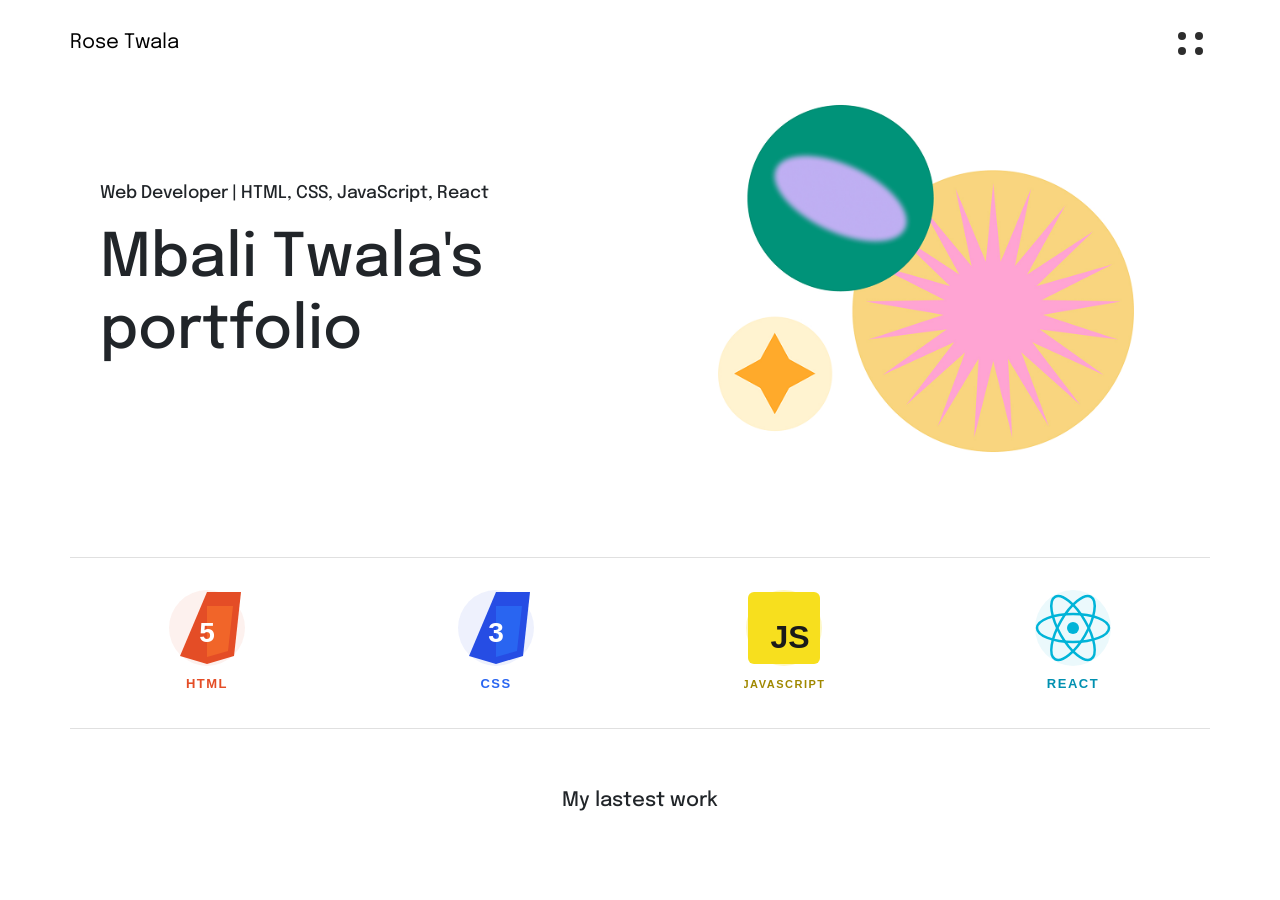
==== index.html @ ecfbee61 "Refactor navbar, add sections, update styles Simplify navbar markup (removed expand class, switch co" ====
<!doctype html>
<html lang="en">
  <head>
    <meta charset="UTF-8" />
    <meta name="viewport" content="width=device-width, initial-scale=1.0" />
    <title>Mbali - Homepage</title>
    <link rel="icon" type="image/svg+xml" href="icons/favicon.svg" />
    <link rel="preconnect" href="https://fonts.googleapis.com" />
    <link rel="preconnect" href="https://fonts.gstatic.com" crossorigin />
    <link
      href="https://fonts.googleapis.com/css2?family=Epilogue:ital,wght@0,100..900;1,100..900&display=swap"
      rel="stylesheet"
    />
    <link
      href="https://cdn.jsdelivr.net/npm/bootstrap@5.3.8/dist/css/bootstrap.min.css"
      rel="stylesheet"
      integrity="sha384-sRIl4kxILFvY47J16cr9ZwB07vP4J8+LH7qKQnuqkuIAvNWLzeN8tE5YBujZqJLB"
      crossorigin="anonymous"
    />
    <link
      rel="stylesheet"
      href="https://cdnjs.cloudflare.com/ajax/libs/font-awesome/6.7.2/css/all.min.css"
    />
    <link rel="stylesheet" href="styles.css" />
  </head>
  <body>
    <!------------------NAVIGATION SECTION ------------------>
    <nav class="navbar fixed-top">
      <div class="container navbar-container">
        <a class="navbar-brand" href="#">Rose Twala</a>
        <button
          class="navbar-toggler"
          type="button"
          data-bs-toggle="collapse"
          data-bs-target="#navbarNav"
          aria-controls="navbarNav"
          aria-expanded="false"
          aria-label="Toggle navigation"
        >
          <img src="icons/Menu.svg" width="25px" alt="Menu icon" />
        </button>
        <div class="collapse navbar-collapse" id="navbarNav">
          <ul class="navbar-nav ms-auto">
            <li class="nav-item"><a class="nav-link active" href="#">Home</a></li>
            <li class="nav-item"><a class="nav-link" href="#">About</a></li>
            <li class="nav-item"><a class="nav-link" href="#">Contact</a></li>
          </ul>
        </div>
      </div>
    </nav>
    <header>
      <div class="hero d-flex align-items-center">
        <div>
          <h3>Web Developer | HTML, CSS, JavaScript, React</h3>

          <h1>Mbali Twala's portfolio</h1>
        </div>
        <div>
          <img src="images/hero-image.png" alt="Hero image" width="90%" class="hero-image" />
        </div>
      </div>
    </header>
    <!--------------------- LOGOS SECTION ------------------->
    <section>
      <div class="container logo-items-container d-flex flex-row justify-content-around gap-4 mb-5">
        <img src="images/logos/html5.svg" alt="HTML logo" />
        <img src="images/logos/css3.svg" alt="CSS logo" />
        <img src="images/logos/javascript.svg" alt="JavaScript logo" />
        <img src="images/logos/react.svg" alt="React logo" />
      </div>
    </section>
    <!--------------------- SKILLS SECTION ------------------->
    <section>
      <div class="d-flex flex-row justify-content-between">
        <div></div>
        <div></div>
        <div></div>
      </div>
    </section>
    <!---------------- LATEST WORK SECTION --------------->
    <section class="mt-5">
      <h2 class="text-center">My lastest work</h2>
      <div></div>
    </section>
    <!---------------- CLIENT TESTIMONIALS ---------------->
    <section></section>
    <!----------------- FOOTER SECTION -------------------->
    <footer></footer>

    <script
      src="https://cdn.jsdelivr.net/npm/bootstrap@5.3.8/dist/js/bootstrap.bundle.min.js"
      integrity="sha384-FKyoEForCGlyvwx9Hj09JcYn3nv7wiPVlz7YYwJrWVcXK/BmnVDxM+D2scQbITxI"
      crossorigin="anonymous"
    ></script>
    <script src="script.js"></script>
  </body>
</html>
---- styles.css ----
* {
  padding: 0;
  margin: 0;
}
html {
  font-size: 62.5%;
}
body {
  font-family: "Epilogue", sans-serif;
}
h1 {
  font-size: 6rem;
}

/* ------------NAV-------------- */
.navbar-container {
  padding: 2rem 0;
  font-size: 2rem;
}
.navbar-brand {
  font-size: 2rem;
}
.navbar-toggler {
  border: none;
  box-shadow: none;
}

/* ------------HERO---------- */
.hero {
  padding: 10rem;
}
.hero h3 {
  margin-bottom: 2rem;
}
.logo-items-container {
  text-align: center;
  border-top: 1px solid #e0e0e0;
  border-bottom: 1px solid #e0e0e0;
  padding: 3rem 0;
}
.logo-items-container img {
  max-width: 8rem;
  height: auto;
}
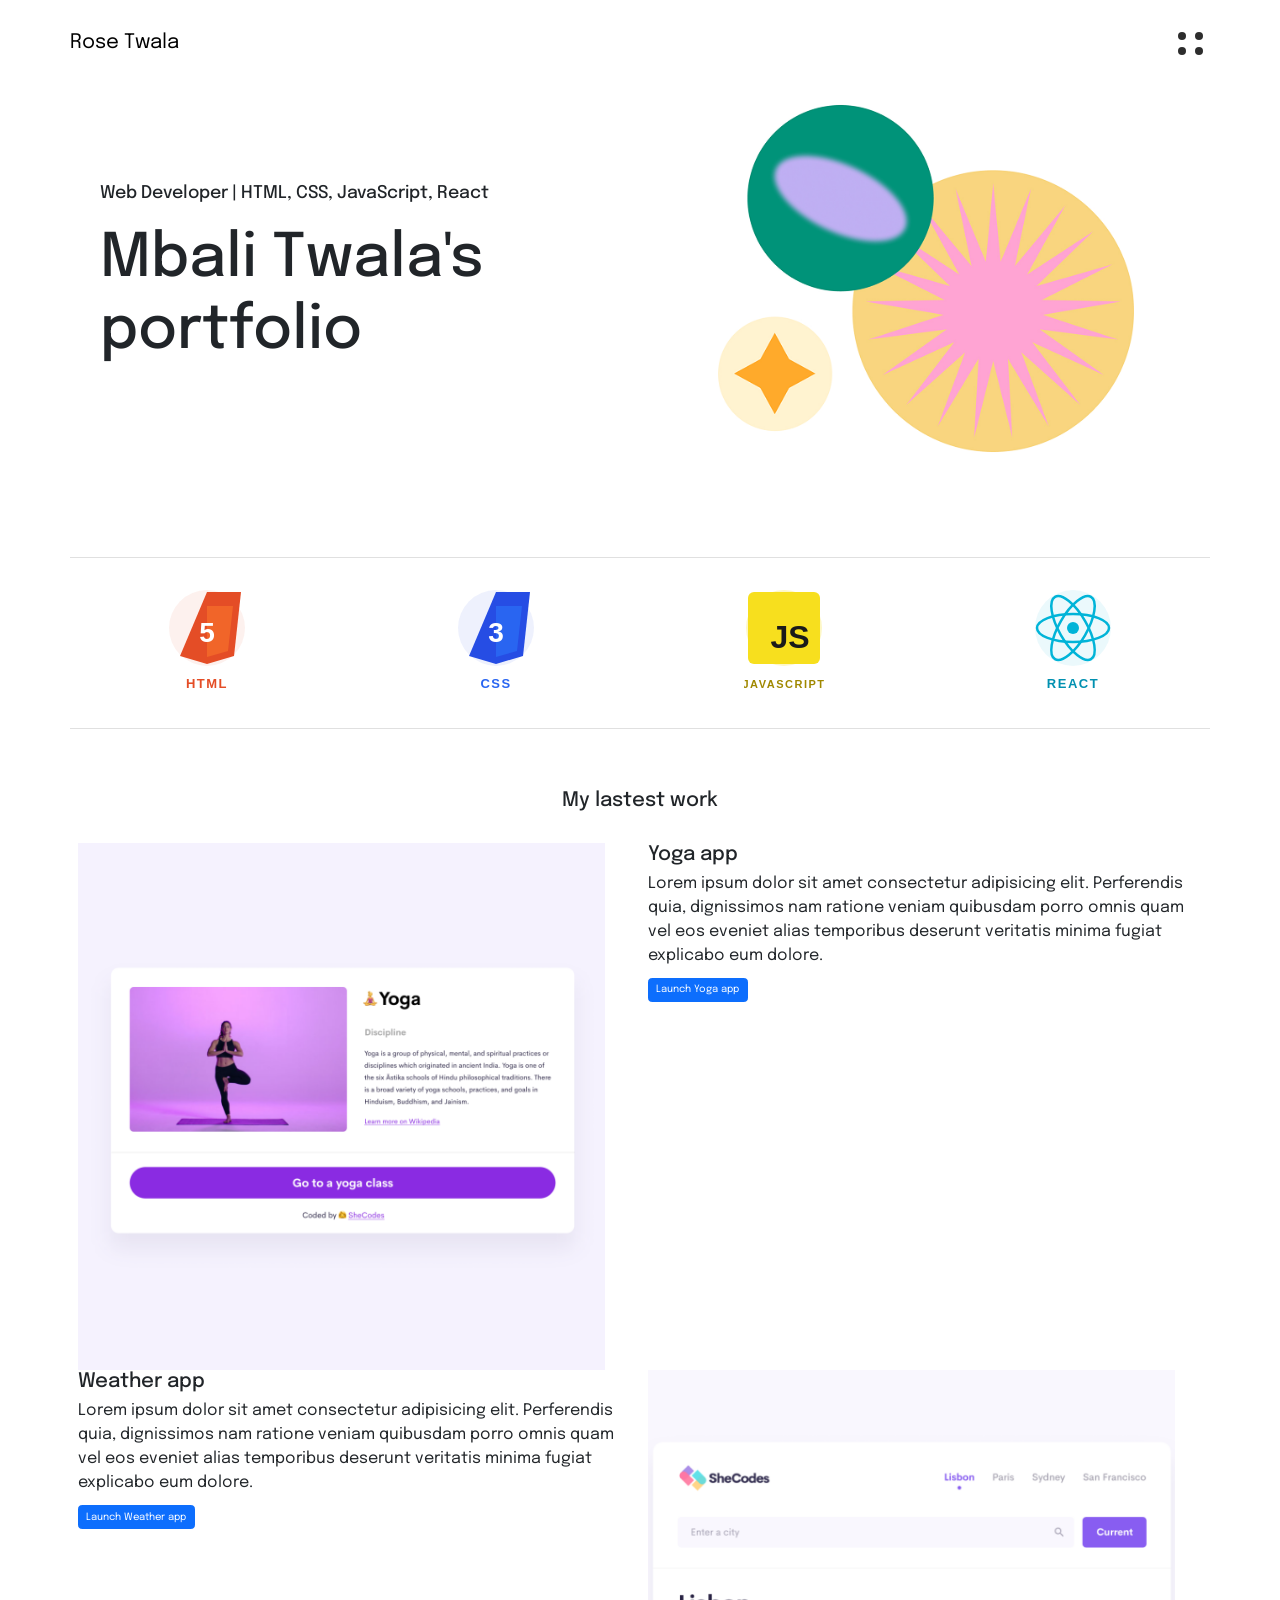
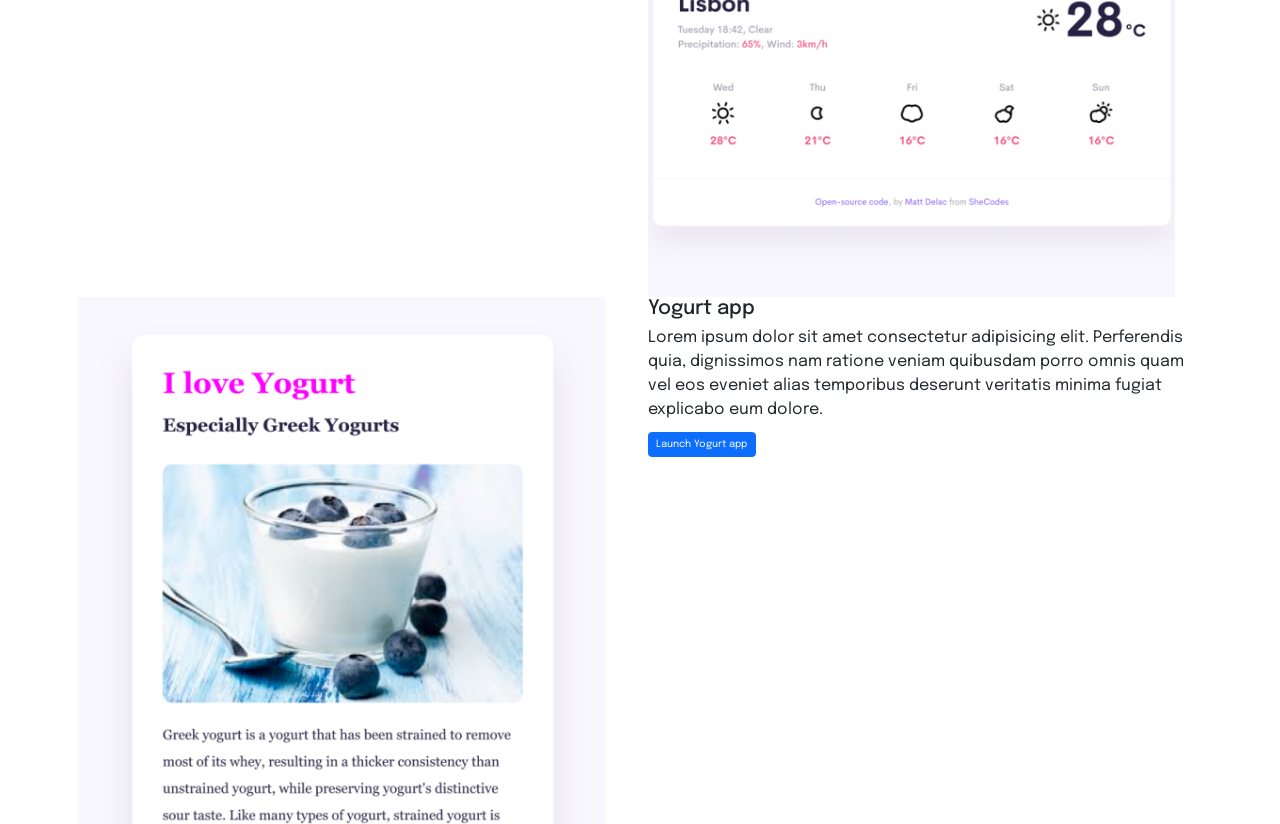
==== commit a0da98a1: "added the shecode apps" ====
--- a/index.html
+++ b/index.html
@@ -80,7 +80,59 @@
     <!---------------- LATEST WORK SECTION --------------->
     <section class="mt-5">
       <h2 class="text-center">My lastest work</h2>
-      <div></div>
+      <div class="container text-left mt-5">
+        <div class="row">
+          <div class="col-12 col-md-6">
+            <img src="images/yoga.png" alt="Yoga app screenshot" width="95%" />
+          </div>
+          <div class="col-12 col-md-6">
+            <h2>Yoga app</h2>
+            <p>
+              Lorem ipsum dolor sit amet consectetur adipisicing elit. Perferendis quia, dignissimos
+              nam ratione veniam quibusdam porro omnis quam vel eos eveniet alias temporibus
+              deserunt veritatis minima fugiat explicabo eum dolore.
+            </p>
+            <a href="#" class="btn btn-primary contact-link" title="Yoga project"
+              >Launch Yoga app</a
+            >
+          </div>
+        </div>
+
+        <div class="row">
+          <div class="col-12 col-md-6">
+            <h2>Weather app</h2>
+            <p>
+              Lorem ipsum dolor sit amet consectetur adipisicing elit. Perferendis quia, dignissimos
+              nam ratione veniam quibusdam porro omnis quam vel eos eveniet alias temporibus
+              deserunt veritatis minima fugiat explicabo eum dolore.
+            </p>
+            <a href="#" class="btn btn-primary contact-link" title="weather app"
+              >Launch Weather app</a
+            >
+          </div>
+
+          <div class="col-12 col-md-6">
+            <img src="images/weather.png" alt="Weather app screenshot" width="95%" />
+          </div>
+        </div>
+
+        <div class="row">
+          <div class="col-12 col-md-6">
+            <img src="images/yogurt.png" alt="Yogurt app screenshot" width="95%" />
+          </div>
+          <div class="col-12 col-md-6">
+            <h2>Yogurt app</h2>
+            <p>
+              Lorem ipsum dolor sit amet consectetur adipisicing elit. Perferendis quia, dignissimos
+              nam ratione veniam quibusdam porro omnis quam vel eos eveniet alias temporibus
+              deserunt veritatis minima fugiat explicabo eum dolore.
+            </p>
+            <a href="#" class="btn btn-primary contact-link" title="Yogurt app"
+              >Launch Yogurt app</a
+            >
+          </div>
+        </div>
+      </div>
     </section>
     <!---------------- CLIENT TESTIMONIALS ---------------->
     <section></section>
--- a/styles.css
+++ b/styles.css
@@ -11,7 +11,9 @@
 h1 {
   font-size: 6rem;
 }
-
+p {
+  font-size: 16px;
+}
 /* ------------NAV-------------- */
 .navbar-container {
   padding: 2rem 0;
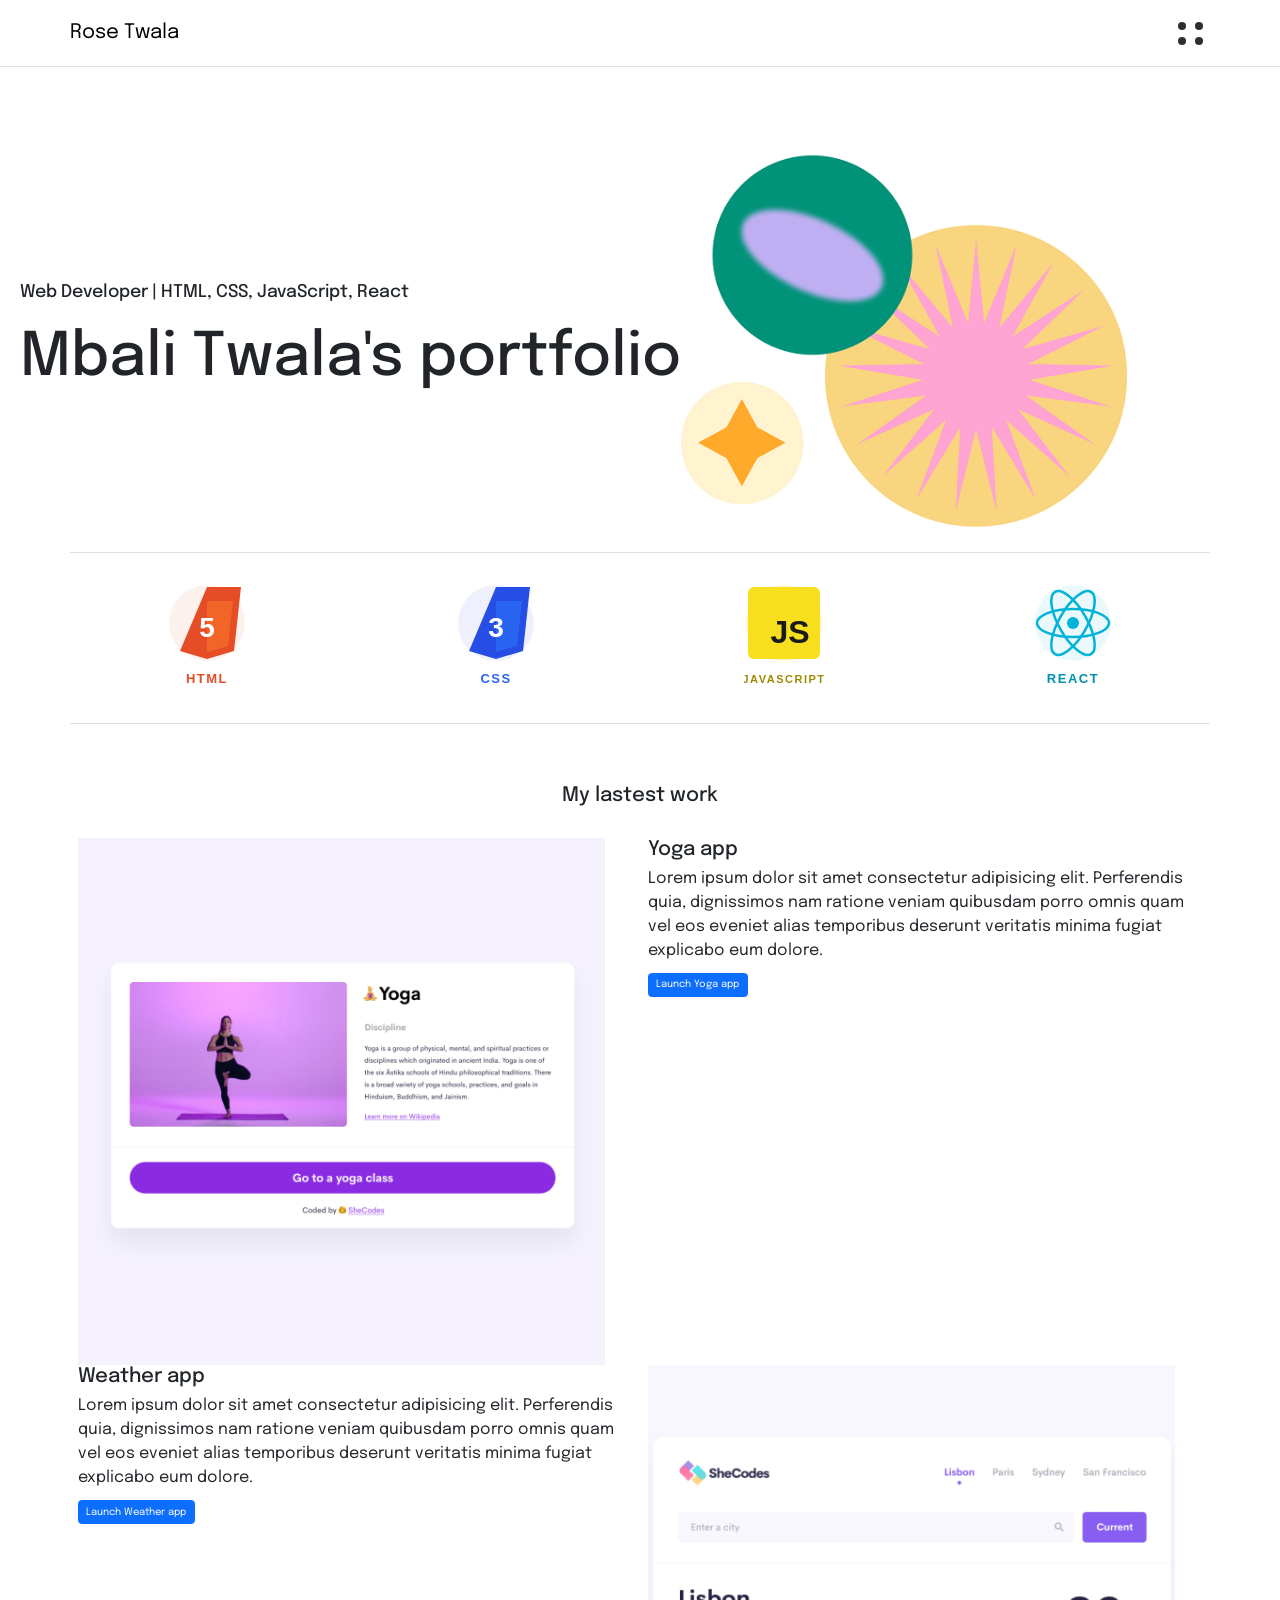
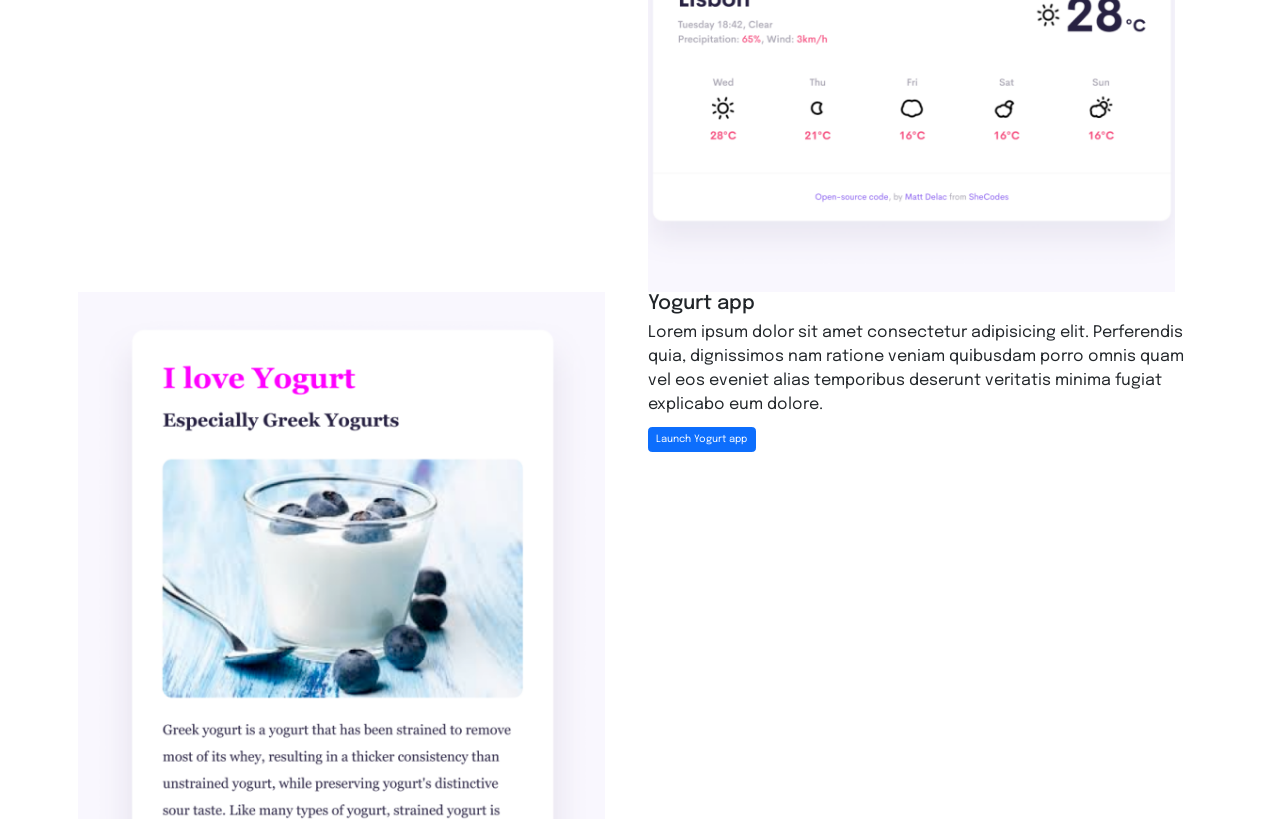
==== commit f40bad33: "Nav bar improvement and  hero section adjusted for navbar" ====
--- a/index.html
+++ b/index.html
@@ -48,9 +48,10 @@
         </div>
       </div>
     </nav>
+    <!-------------------- HERO SECTION ---------------->
     <header>
       <div class="hero d-flex align-items-center">
-        <div>
+        <div class="hero-text">
           <h3>Web Developer | HTML, CSS, JavaScript, React</h3>
 
           <h1>Mbali Twala's portfolio</h1>
--- a/styles.css
+++ b/styles.css
@@ -14,9 +14,16 @@
 p {
   font-size: 16px;
 }
+h3 {
+  margin-bottom: 10rem;
+}
 /* ------------NAV-------------- */
+.navbar {
+  background-color: white;
+  border-bottom: 1px solid #e0e0e0;
+}
 .navbar-container {
-  padding: 2rem 0;
+  padding: 1rem 0;
   font-size: 2rem;
 }
 .navbar-brand {
@@ -29,7 +36,8 @@
 
 /* ------------HERO---------- */
 .hero {
-  padding: 10rem;
+  position: relative;
+  padding: 15rem 2rem 2rem 2rem;
 }
 .hero h3 {
   margin-bottom: 2rem;
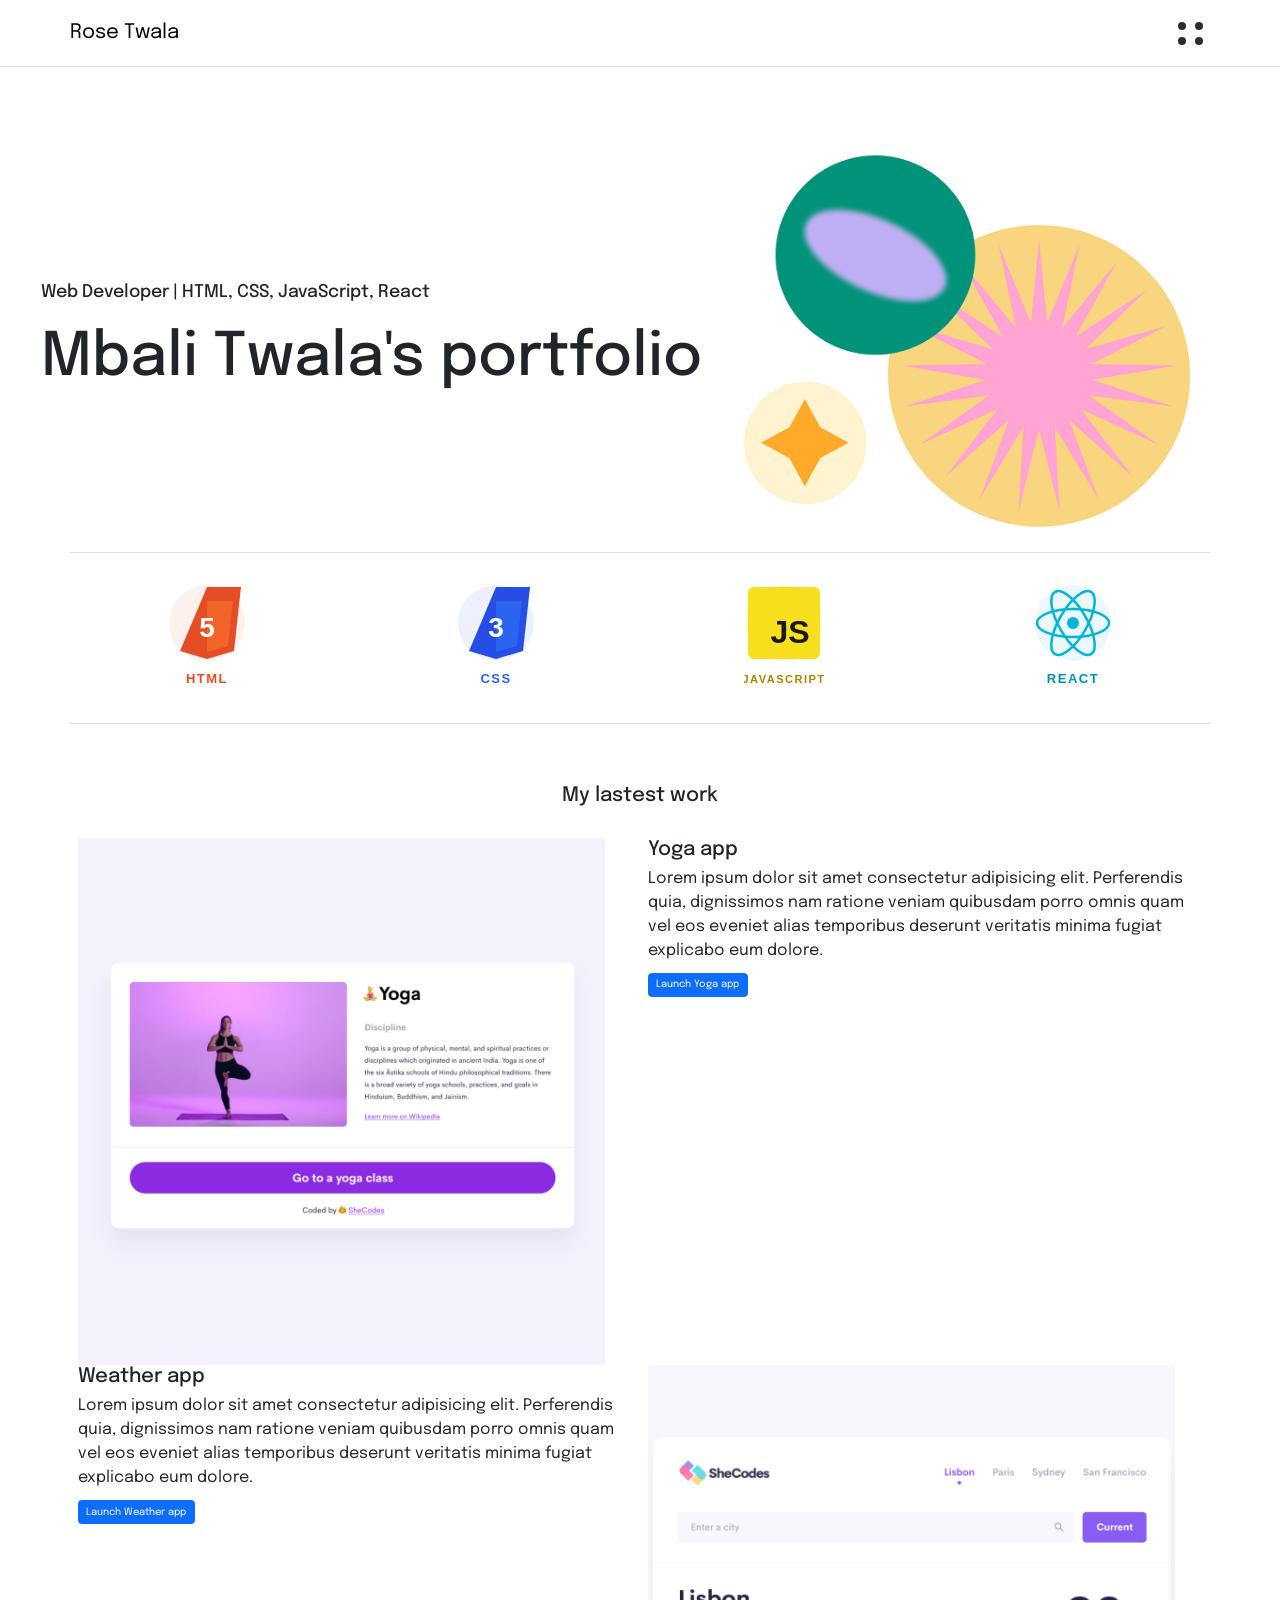
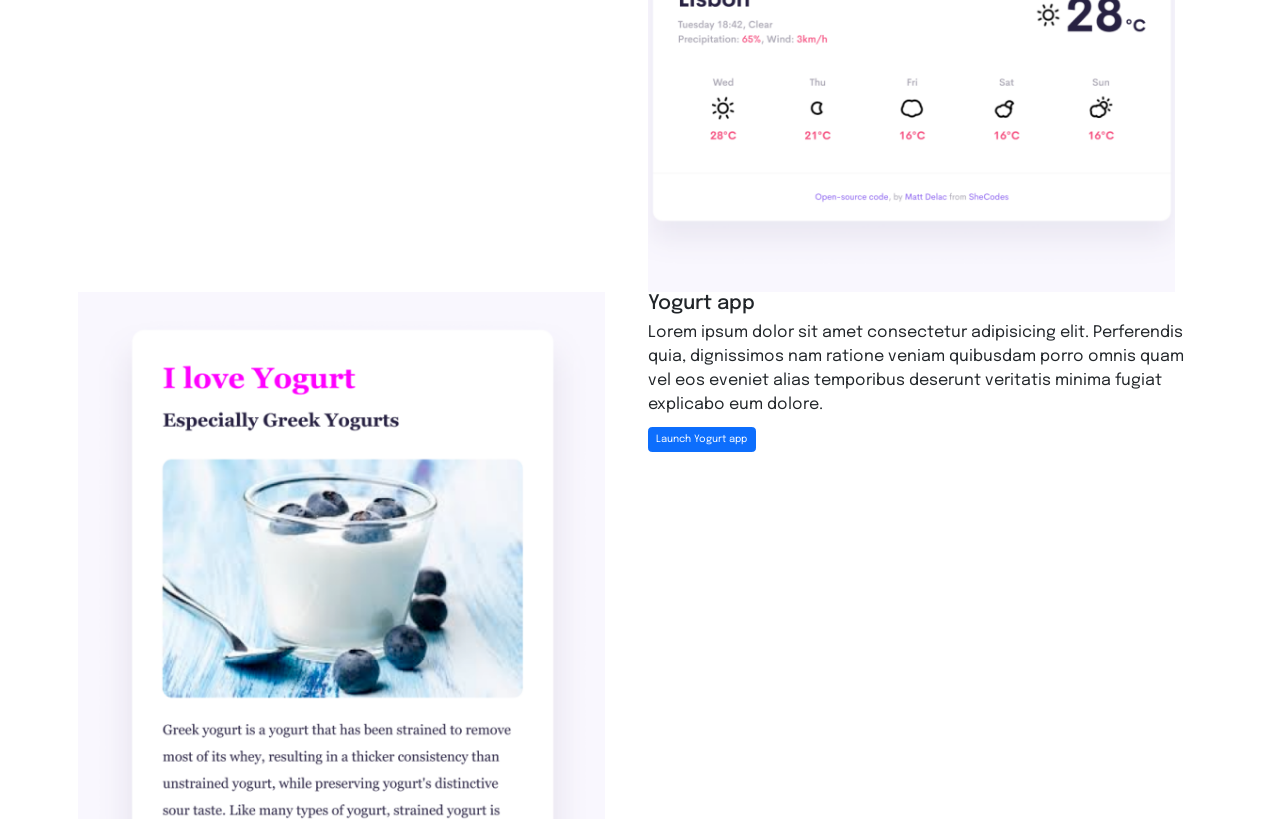
==== commit c8a572fb: "Improve hero layout and add responsive CSS Update hero section to use responsive flex classes (stack" ====
--- a/index.html
+++ b/index.html
@@ -50,7 +50,7 @@
     </nav>
     <!-------------------- HERO SECTION ---------------->
     <header>
-      <div class="hero d-flex align-items-center">
+      <div class="hero d-flex flex-column flex-md-row align-items-center justify-content-around">
         <div class="hero-text">
           <h3>Web Developer | HTML, CSS, JavaScript, React</h3>
 
--- a/styles.css
+++ b/styles.css
@@ -17,13 +17,36 @@
 h3 {
   margin-bottom: 10rem;
 }
+
+/* MEDIA QUERY TEMPLLATE:
+
+/* Phones (default - no query needed) */
+/* Tablets (portrait) */
+@media (max-width: 768px) {
+  .hero {
+    text-align: center;
+  }
+  h1 {
+    font-size: 4.5rem;
+  }
+  .hero-image {
+    width: 70%;
+  }
+  .logo-items-container {
+    width: 90%;
+  }
+  .logo-items-container img {
+    max-width: 6rem;
+  }
+}
+
 /* ------------NAV-------------- */
 .navbar {
   background-color: white;
   border-bottom: 1px solid #e0e0e0;
 }
 .navbar-container {
-  padding: 1rem 0;
+  padding: 1rem 0rem;
   font-size: 2rem;
 }
 .navbar-brand {
@@ -49,6 +72,6 @@
   padding: 3rem 0;
 }
 .logo-items-container img {
-  max-width: 8rem;
+  width: 8rem;
   height: auto;
 }
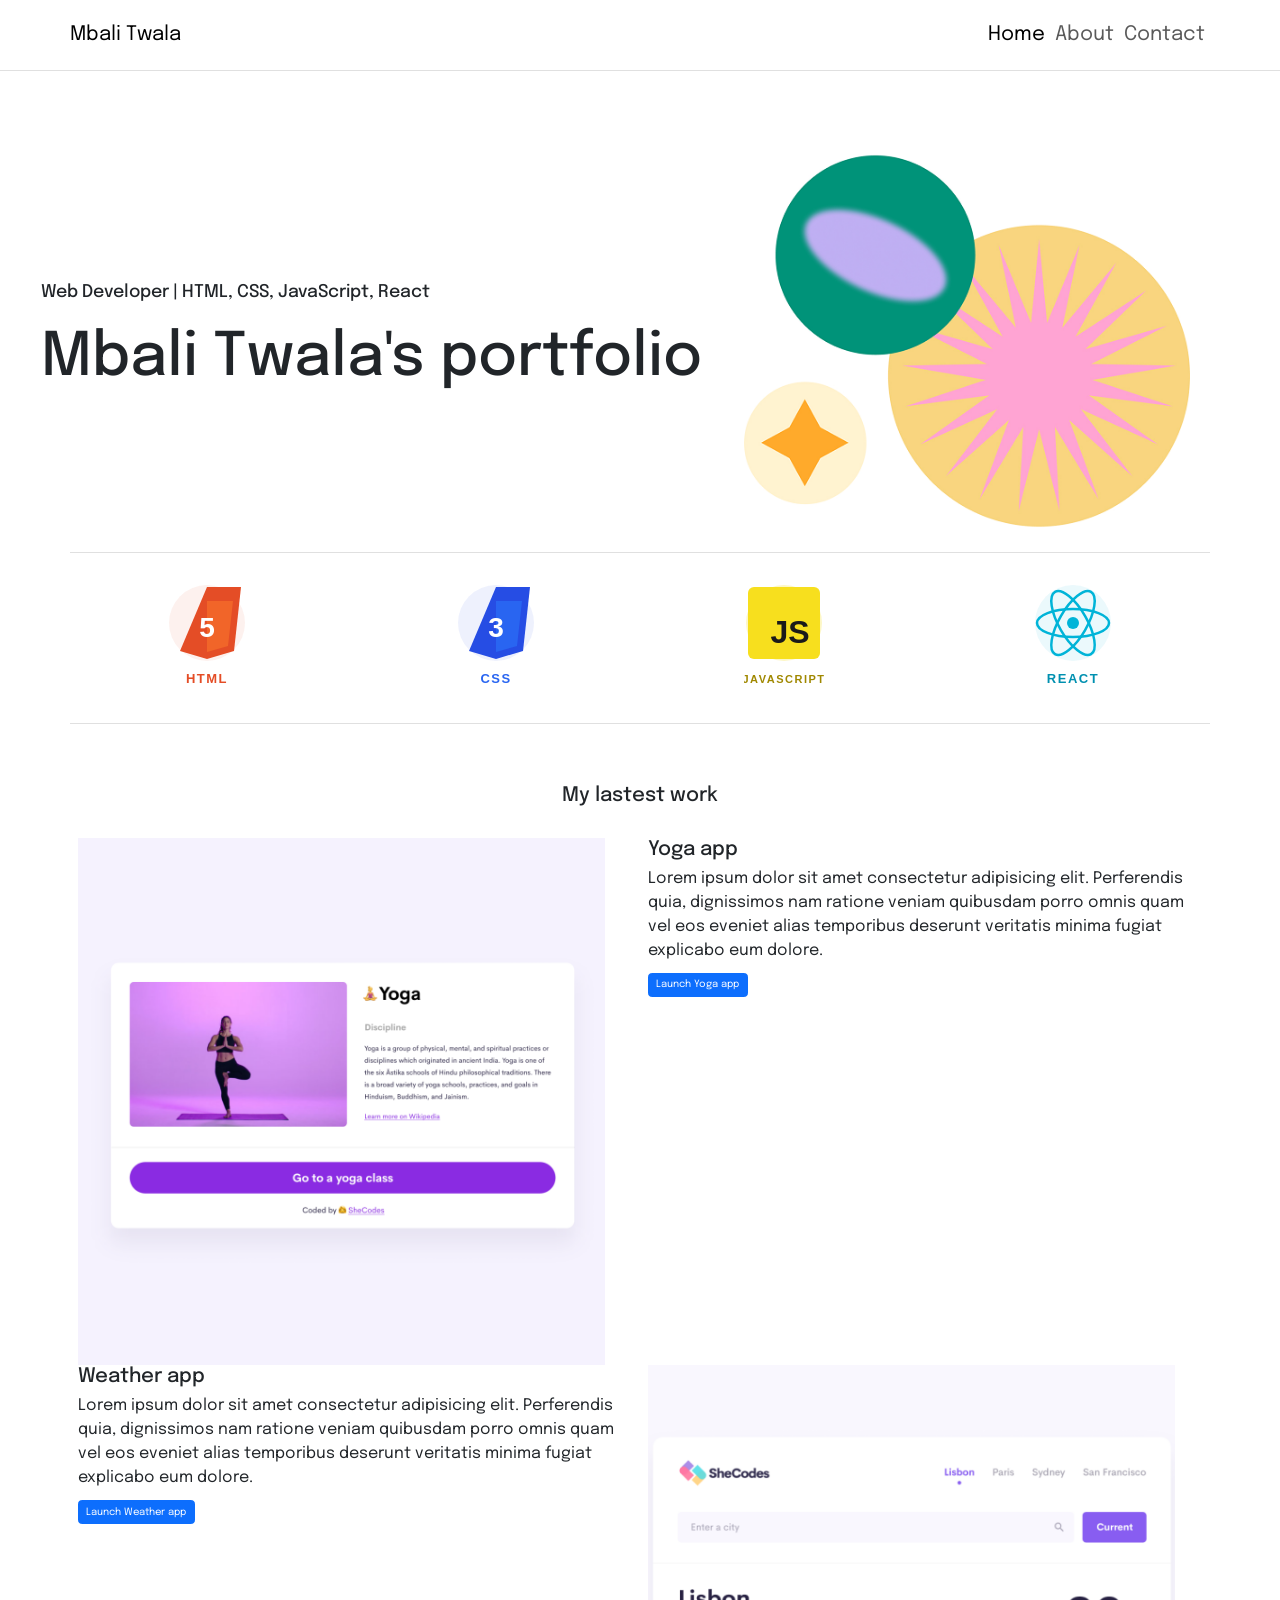
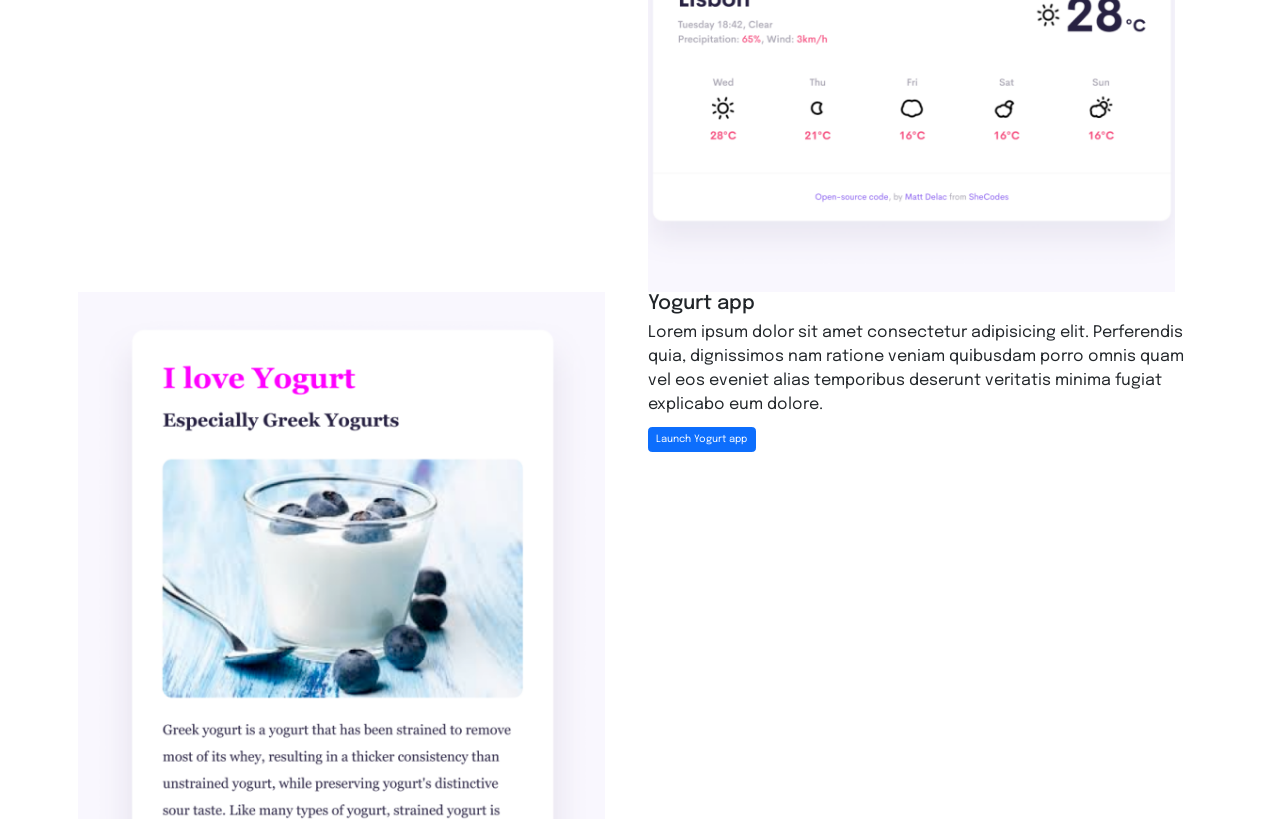
==== commit 5e870836: "Navbar and hero improved" ====
--- a/index.html
+++ b/index.html
@@ -25,9 +25,9 @@
   </head>
   <body>
     <!------------------NAVIGATION SECTION ------------------>
-    <nav class="navbar fixed-top">
+    <nav class="navbar fixed-top navbar-expand-md">
       <div class="container navbar-container">
-        <a class="navbar-brand" href="#">Rose Twala</a>
+        <a class="navbar-brand" href="#">Mbali Twala</a>
         <button
           class="navbar-toggler"
           type="button"
@@ -50,7 +50,7 @@
     </nav>
     <!-------------------- HERO SECTION ---------------->
     <header>
-      <div class="hero d-flex flex-column flex-md-row align-items-center justify-content-around">
+      <div class="hero d-flex flex-column flex-md-row justify-content-around align-items-center">
         <div class="hero-text">
           <h3>Web Developer | HTML, CSS, JavaScript, React</h3>
 
--- a/styles.css
+++ b/styles.css
@@ -28,6 +28,7 @@
   }
   h1 {
     font-size: 4.5rem;
+    margin-top: 3rem;
   }
   .hero-image {
     width: 70%;
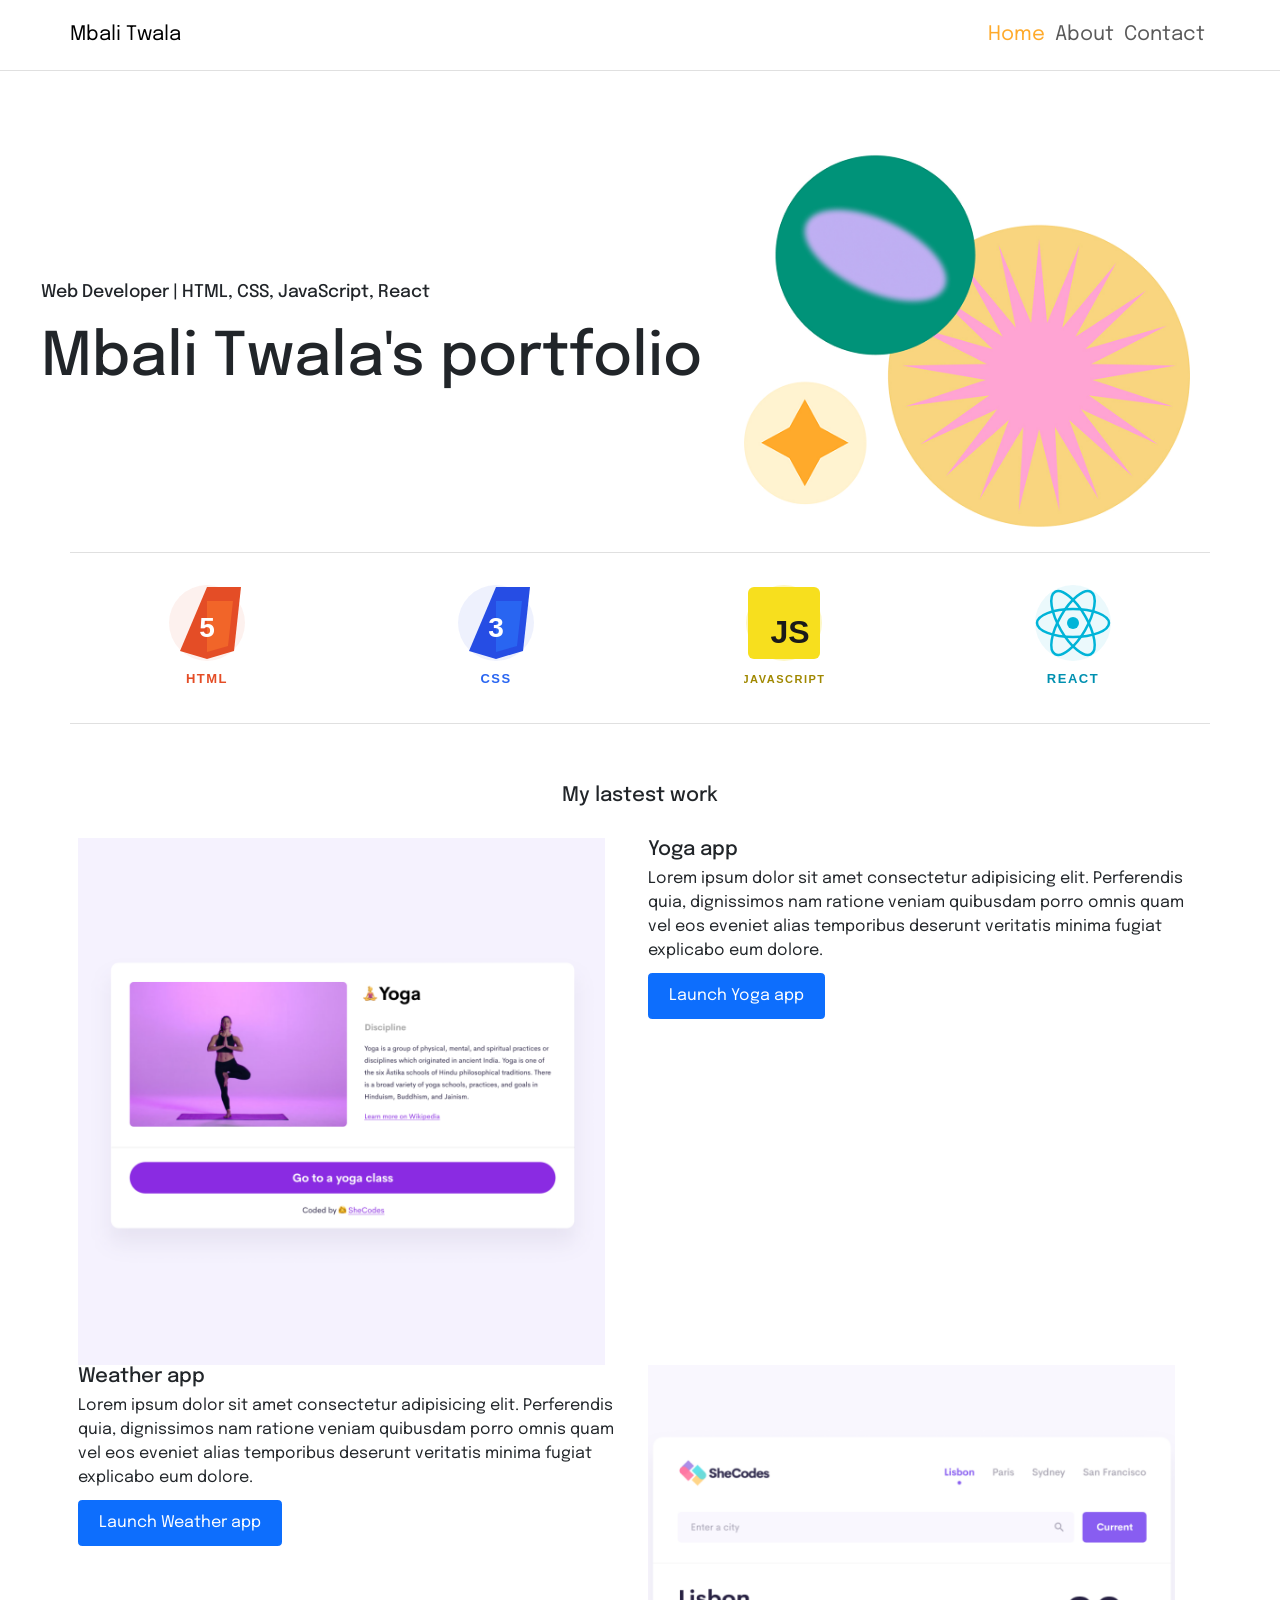
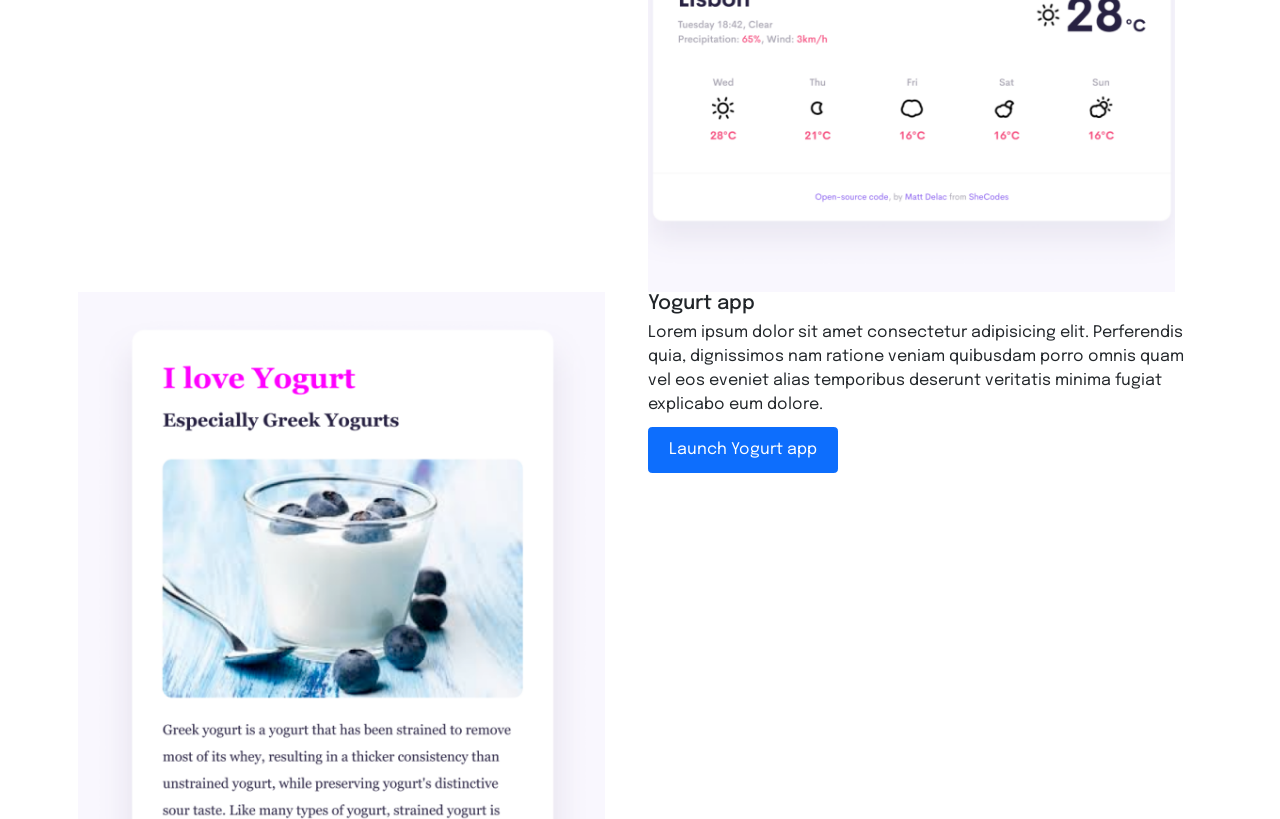
==== commit 612f2171: "Add Work page, image; update About, index, styles Add a new Work.html scaffold and include a generat" ====
--- a/index.html
+++ b/index.html
@@ -41,9 +41,9 @@
         </button>
         <div class="collapse navbar-collapse" id="navbarNav">
           <ul class="navbar-nav ms-auto">
-            <li class="nav-item"><a class="nav-link active" href="#">Home</a></li>
-            <li class="nav-item"><a class="nav-link" href="#">About</a></li>
-            <li class="nav-item"><a class="nav-link" href="#">Contact</a></li>
+            <li class="nav-item"><a class="nav-link active-link" href="/">Home</a></li>
+            <li class="nav-item"><a class="nav-link" href="about.html">About</a></li>
+            <li class="nav-item"><a class="nav-link" href="contact.html">Contact</a></li>
           </ul>
         </div>
       </div>
@@ -79,7 +79,7 @@
       </div>
     </section>
     <!---------------- LATEST WORK SECTION --------------->
-    <section class="mt-5">
+    <section class="mt-5" id="latest-work-section">
       <h2 class="text-center">My lastest work</h2>
       <div class="container text-left mt-5">
         <div class="row">
--- a/styles.css
+++ b/styles.css
@@ -57,6 +57,9 @@
   border: none;
   box-shadow: none;
 }
+.active-link {
+  color: #ffaa2b;
+}
 
 /* ------------HERO---------- */
 .hero {
@@ -76,3 +79,42 @@
   width: 8rem;
   height: auto;
 }
+/* About section */
+.about-container {
+  background-color: #f9e6f0;
+  padding: 12rem 25rem;
+}
+.about-image {
+  max-width: 30rem;
+  border-radius: 1rem;
+}
+@media (max-width: 768px) {
+  .about-container {
+    padding: 10rem 2rem;
+  }
+  .about-image {
+    max-width: 25rem;
+  }
+}
+/* Contact box */
+.contact-box {
+  max-width: 70%;
+  margin: 0 auto;
+  justify-content: space-around;
+}
+
+/* -------COMPONENTS--------- */
+.btn {
+  font-size: 1.6rem;
+  padding: 1rem 2rem;
+}
+.btn-custom {
+  background-color: black;
+
+  color: white;
+}
+.btn-custom:hover {
+  color: black;
+  background-color: white;
+  border: 1px solid black;
+}
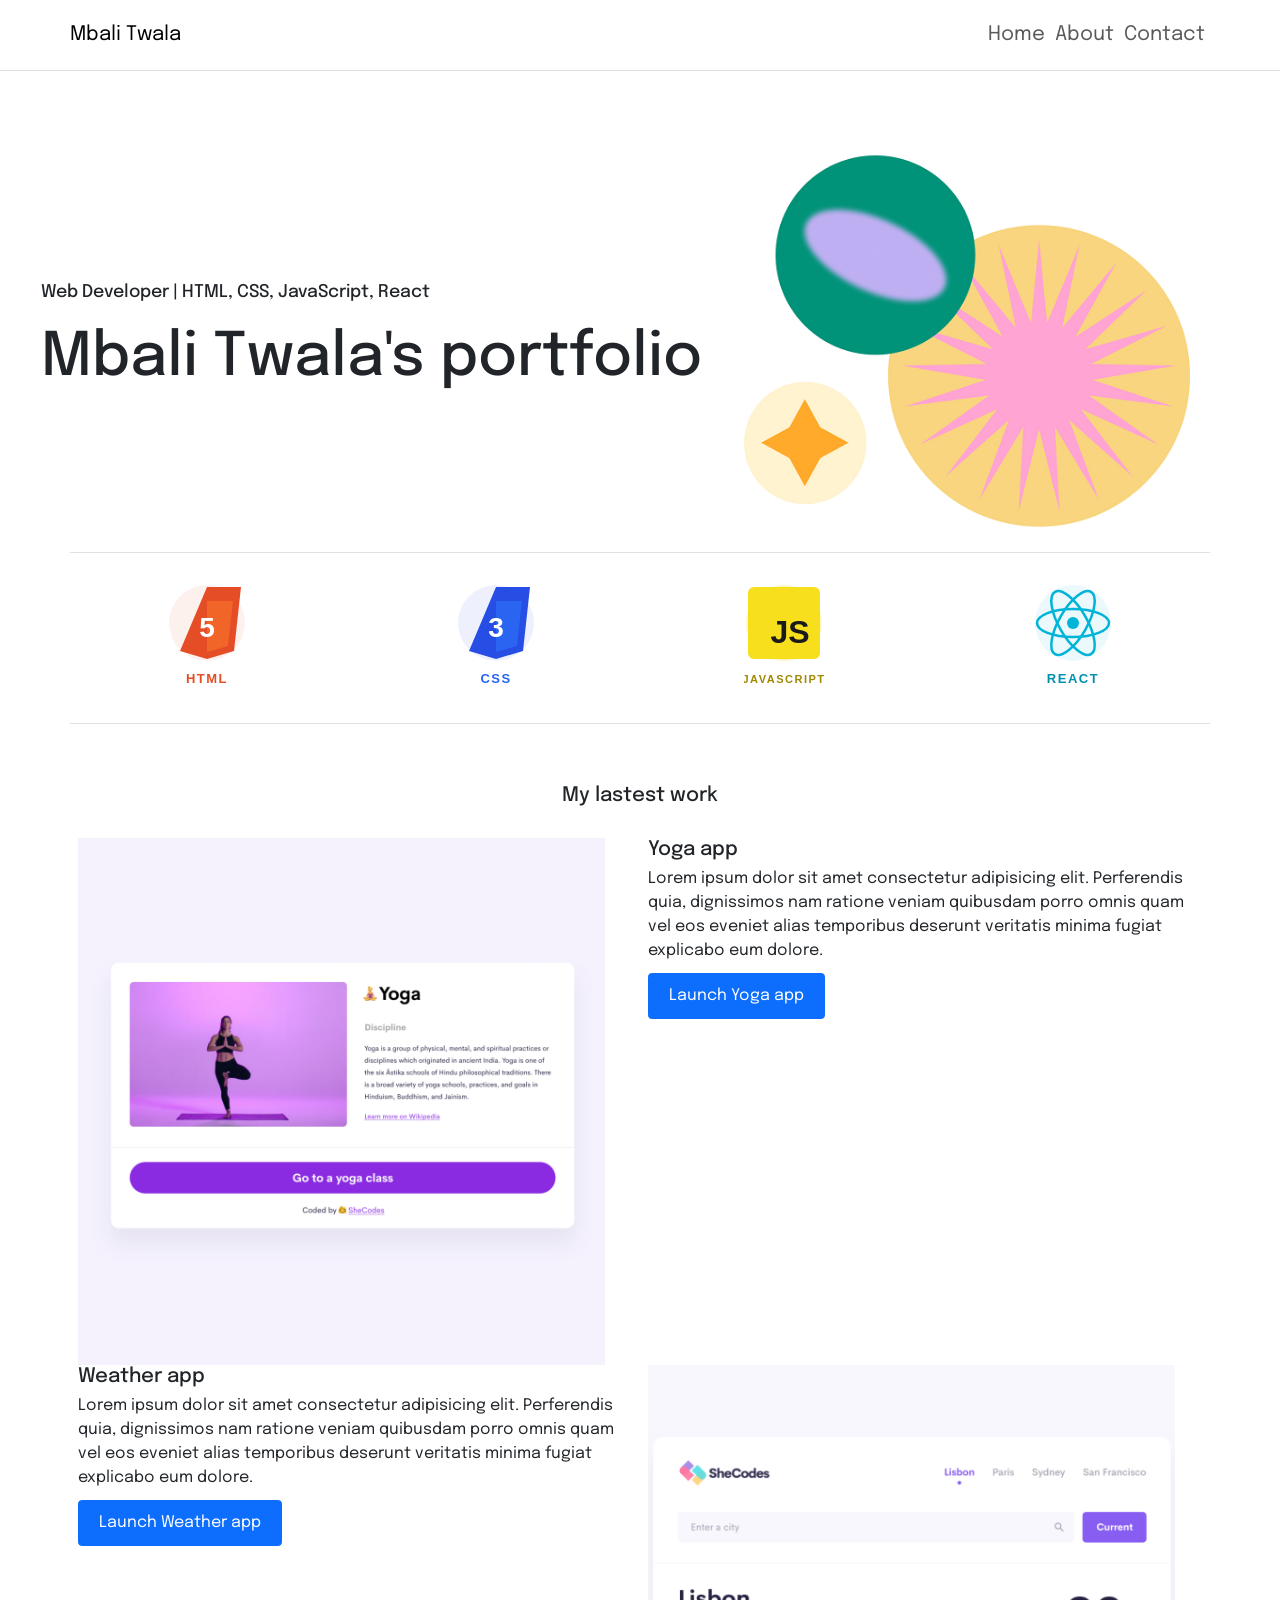
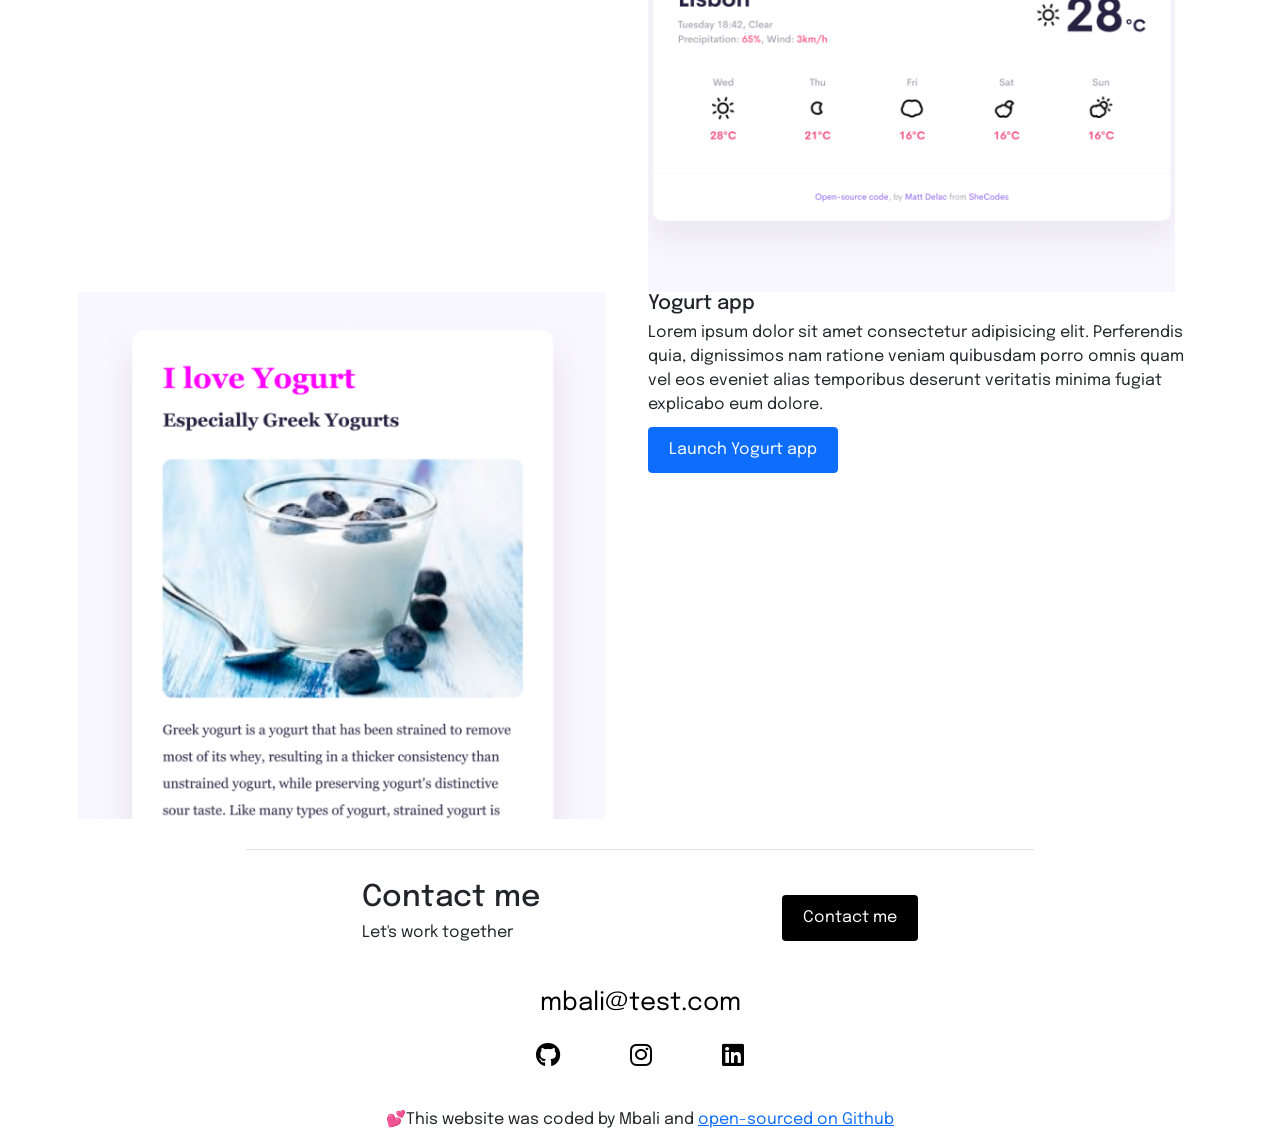
==== commit da24a5fa: "Add contact page layout, form and styles Restructure and add contact page markup and styles. Wrapped" ====
--- a/index.html
+++ b/index.html
@@ -146,5 +146,32 @@
       crossorigin="anonymous"
     ></script>
     <script src="script.js"></script>
+    <!-------------- FOOTER SECTION --------------->
+    <footer class="container mt-5">
+      <div
+        class="contact-box d-flex flex-column flex-md-row justify-content-center-column align-items-center gap-3"
+      >
+        <div>
+          <h2>Contact me</h2>
+          <p>Let's work together</p>
+        </div>
+        <div><a href="contact.html" class="btn btn-custom">Contact me</a></div>
+      </div>
+      <div class="footer-end mt-5">
+        <a href="mailto:mbali@test.com" class="email-link">mbali@test.com</a>
+
+        <div class="social-links d-flex justify-content-center gap-5 mt-3 mb-3">
+          <a href=""><i class="fab fa-github"></i> </a>
+          <a href=""><i class="fab fa-instagram"></i> </a>
+          <a href=""><i class="fab fa-linkedin"></i> </a>
+        </div>
+      </div>
+      <p class="mt-5 text-center">
+        💕This website was coded by Mbali and
+        <a href="https://github.com/rosetwala45-oss/Portfolio" target="_blank"
+          >open-sourced on Github</a
+        >
+      </p>
+    </footer>
   </body>
 </html>
--- a/styles.css
+++ b/styles.css
@@ -7,6 +7,7 @@
 }
 body {
   font-family: "Epilogue", sans-serif;
+  font-size: 1.6rem;
 }
 h1 {
   font-size: 6rem;
@@ -14,7 +15,7 @@
 p {
   font-size: 16px;
 }
-h3 {
+.hero h3 {
   margin-bottom: 10rem;
 }
 
@@ -57,11 +58,8 @@
   border: none;
   box-shadow: none;
 }
-.active-link {
-  color: #ffaa2b;
-}
 
-/* ------------HERO---------- */
+/*Hero section */
 .hero {
   position: relative;
   padding: 15rem 2rem 2rem 2rem;
@@ -88,6 +86,67 @@
   max-width: 30rem;
   border-radius: 1rem;
 }
+/* Contact page */
+.content-container {
+  padding: 60px 20px;
+  align-items: center;
+}
+
+.content h1 {
+  font-size: 64px;
+  line-height: 80px;
+}
+
+.content h2 {
+  font-size: 18px;
+}
+
+.content h3 {
+  font-size: 24px;
+  line-height: 1.5;
+}
+
+.content p {
+  font-size: 14px;
+}
+
+.content {
+  margin: 30px;
+}
+/* FOOTER */
+
+/* Contact box */
+.contact-box {
+  max-width: 70%;
+  margin: 0 auto;
+  justify-content: space-around;
+  border-top: 1px solid #e0e0e0;
+  padding-top: 3rem;
+}
+.contact-box h2 {
+  font-size: 3rem;
+}
+.footer-end {
+  text-align: center;
+}
+.email-link {
+  text-decoration: none;
+  color: black;
+  font-size: 2.5rem;
+}
+.email-link:hover {
+  color: #c96b8a;
+}
+
+.fab {
+  margin: 0 1rem;
+  color: black;
+  font-size: 2.5rem;
+  padding: 10px;
+}
+.fab:hover {
+  color: #c96b8a;
+}
 @media (max-width: 768px) {
   .about-container {
     padding: 10rem 2rem;
@@ -95,12 +154,12 @@
   .about-image {
     max-width: 25rem;
   }
-}
-/* Contact box */
-.contact-box {
-  max-width: 70%;
-  margin: 0 auto;
-  justify-content: space-around;
+  .contact-box {
+    text-align: center;
+  }
+  .contact-box a {
+    width: 100%;
+  }
 }
 
 /* -------COMPONENTS--------- */
